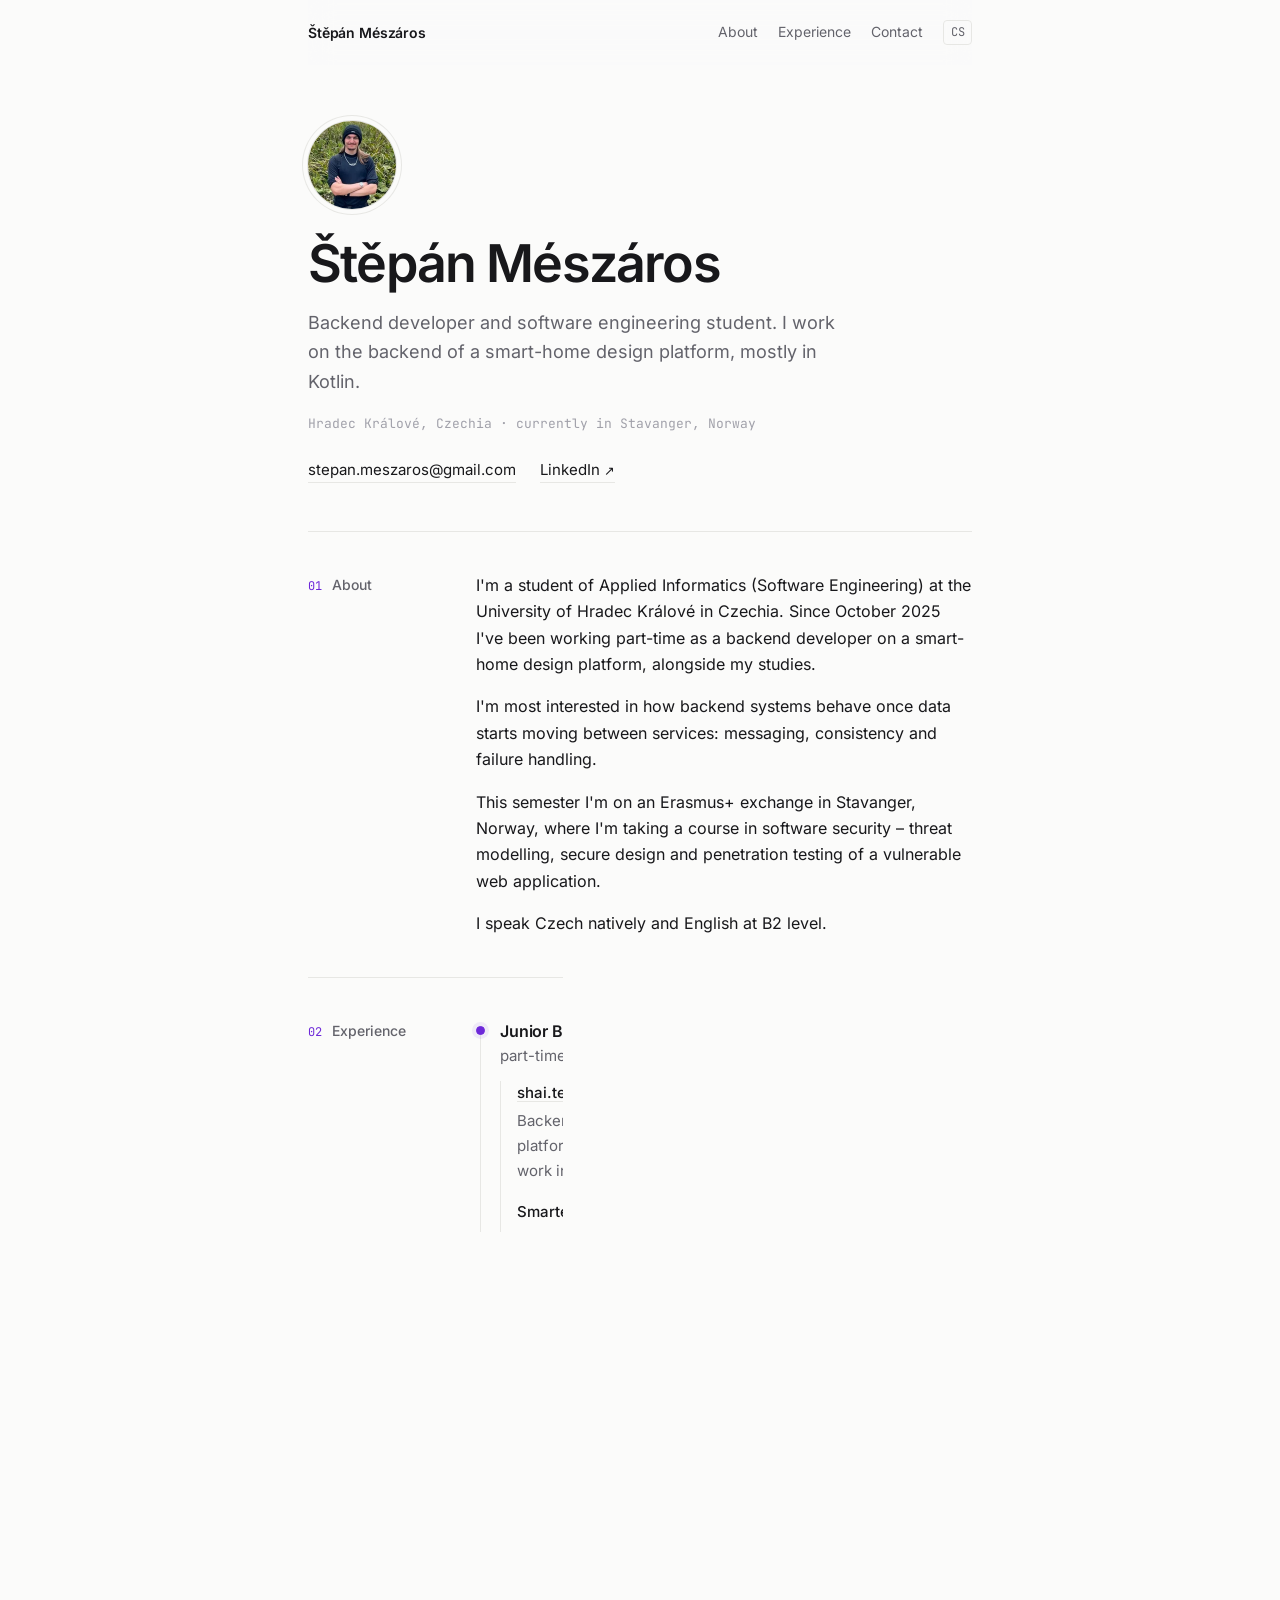
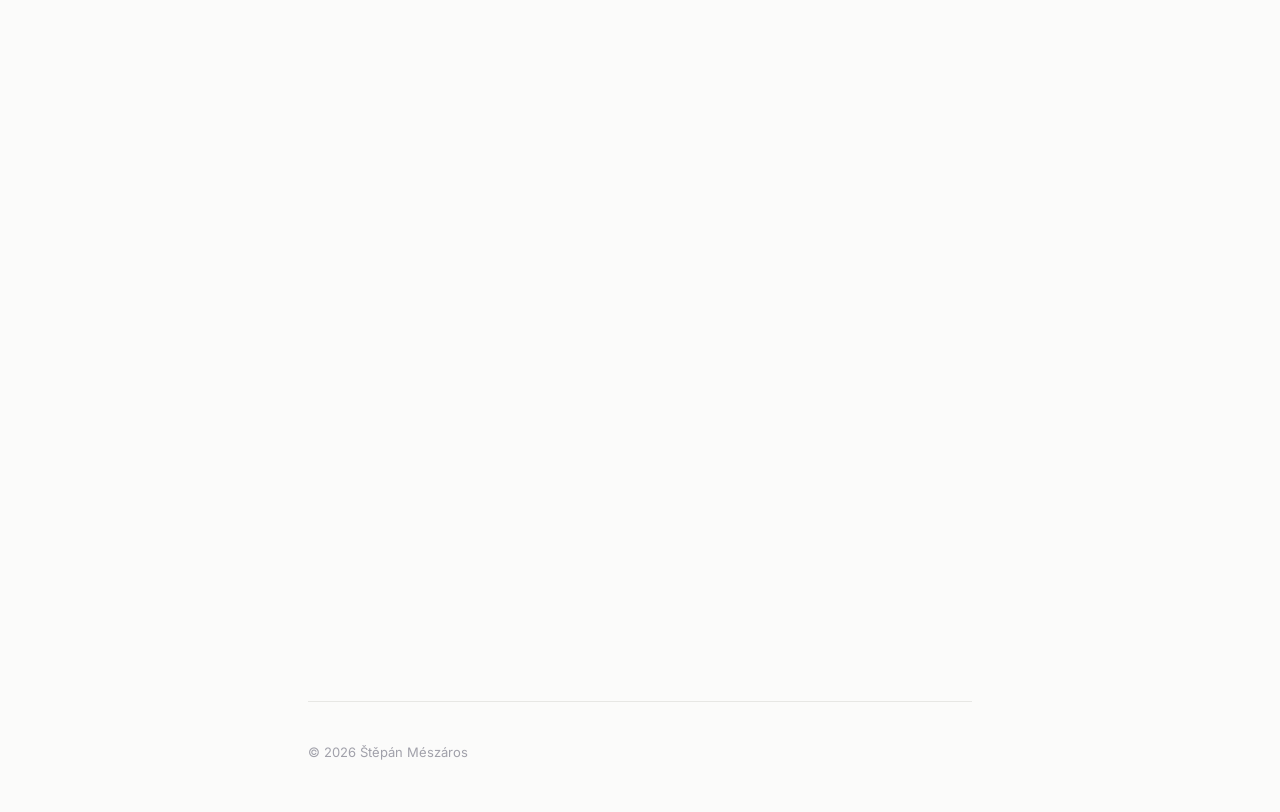
==== index.html @ 12271309 "Personal website" ====
<!DOCTYPE html>
<html lang="en">

<head>
    <meta charset="UTF-8">
    <meta name="viewport" content="width=device-width, initial-scale=1.0">
    <title>Štěpán Mészáros</title>
    <link rel="icon" href="data:image/svg+xml,%3Csvg xmlns=%27http://www.w3.org/2000/svg%27 viewBox=%270 0 64 64%27%3E%3Crect width=%2764%27 height=%2764%27 rx=%2716%27 fill=%27%236d28d9%27/%3E%3Ctext x=%2732%27 y=%2744%27 font-family=%27Inter,Arial,sans-serif%27 font-size=%2732%27 font-weight=%27600%27 fill=%27white%27 text-anchor=%27middle%27%3ESM%3C/text%3E%3C/svg%3E">
    <meta name="description" content="Štěpán Mészáros – backend developer (Kotlin) and software engineering student.">
    <meta property="og:type" content="website">
    <meta property="og:site_name" content="Štěpán Mészáros">
    <meta property="og:title" content="Štěpán Mészáros – Backend Developer">
    <meta property="og:description" content="Backend developer (Kotlin) and software engineering student from Hradec Králové, Czechia.">
    <meta property="og:locale" content="en_US">
    <meta property="og:locale:alternate" content="cs_CZ">
    <meta property="og:url" content="https://tang3n.github.io/portfolio/">
    <meta property="og:image" content="https://tang3n.github.io/portfolio/images/og.png">
    <meta property="og:image:width" content="1200">
    <meta property="og:image:height" content="630">
    <meta property="og:image:alt" content="Štěpán Mészáros – Backend developer">
    <meta name="twitter:card" content="summary_large_image">
    <link rel="alternate" hreflang="en" href="./">
    <link rel="alternate" hreflang="cs" href="cs/">
    <link rel="preload" href="fonts/inter-latin-wght-normal.woff2" as="font" type="font/woff2" crossorigin>
    <link rel="stylesheet" href="styles.css">
</head>

<body>
    <div class="wrap">

        <header class="site-header">
            <a class="home" href="#top">Štěpán Mészáros</a>
            <nav class="site-nav" aria-label="Main navigation">
                <a class="section-link" href="#about">About</a>
                <a class="section-link" href="#experience">Experience</a>
                <a class="section-link" href="#contact">Contact</a>
                <a class="lang" href="cs/" hreflang="cs" lang="cs">CS</a>
            </nav>
        </header>

        <main id="top">

            <section class="intro">
                <img class="portrait" src="images/portrait.webp" width="88" height="88" alt="Portrait of Štěpán Mészáros">
                <h1>Štěpán Mészáros</h1>
                <p class="lede">Backend developer and software engineering student. I work on the backend of
                    a smart-home design platform, mostly in Kotlin.</p>
                <p class="meta">Hradec Králové, Czechia · currently in Stavanger, Norway</p>
                <div class="links">
                    <a href="mailto:stepan.meszaros@gmail.com">stepan.meszaros@gmail.com</a>
                    <a href="https://www.linkedin.com/in/%C5%A1t%C4%9Bp%C3%A1n-m%C3%A9sz%C3%A1ros-2b60b124b/"
                        target="_blank" rel="noopener">LinkedIn <span class="ext" aria-hidden="true">↗</span></a>
                </div>
            </section>

            <section class="section" id="about">
                <h2>About</h2>
                <div>
                    <p>I'm a student of Applied Informatics (Software Engineering) at the University of Hradec
                        Králové in Czechia. Since October 2025 I've been working part-time as a backend developer
                        on a smart-home design platform, alongside my studies.</p>
                    <p>I'm most interested in how backend systems behave once data starts moving between
                        services: messaging, consistency and failure handling.</p>
                    <p>This semester I'm on an Erasmus+ exchange in Stavanger, Norway, where I'm taking a course
                        in software security – threat modelling, secure design and penetration testing of a
                        vulnerable web application.</p>
                    <p>I speak Czech natively and English at B2 level.</p>
                </div>
            </section>


            <section class="section" id="experience">
                <h2>Experience</h2>
                <div class="entries timeline">
                    <article class="entry">
                        <header>
                            <h3>Junior Backend Developer</h3>
                            <span class="when">Oct 2025 – now</span>
                        </header>
                        <p class="where">part-time · Brno, remote</p>
                        <ul class="roles">
                            <li>
                                <header>
                                    <h4><a href="https://shai.tech" target="_blank" rel="noopener">shai.tech</a></h4>
                                    <span class="when">Sep 2026 – now</span>
                                </header>
                                <p class="what">Backend development of SHAI Studio, a smart-home design platform:
                                    services, APIs and data processing. Code reviews and work in a product team.</p>
                            </li>
                            <li>
                                <header>
                                    <h4>Smarteon Systems s.r.o.</h4>
                                    <span class="when">Oct 2025 – now</span>
                                </header>
                                <p class="what">Backend development of smart-home software in the company's
                                    development team.</p>
                            </li>
                        </ul>
                    </article>
                    <article class="entry">
                        <header>
                            <h3>IT Helpdesk</h3>
                            <span class="when">2023 – 2024</span>
                        </header>
                        <p class="where">SŠ a VOŠ aplikované kybernetiky · part-time</p>
                        <p class="what">Technical support for students and teachers, hardware and software
                            troubleshooting.</p>
                    </article>
                </div>
            </section>

            <section class="section" id="education">
                <h2>Education</h2>
                <div class="entries timeline">
                    <article class="entry">
                        <header>
                            <h3>University of Hradec Králové</h3>
                            <span class="when">2025 – 2028</span>
                        </header>
                        <p class="where">Bachelor's, Applied Informatics (Software Engineering)</p>
                    </article>
                    <article class="entry">
                        <header>
                            <h3>University of Stavanger, Norway</h3>
                            <span class="when">Autumn 2026</span>
                        </header>
                        <p class="where">Erasmus+ exchange semester</p>
                    </article>
                    <article class="entry">
                        <header>
                            <h3>SŠ a VOŠ aplikované kybernetiky</h3>
                            <span class="when">2021 – 2025</span>
                        </header>
                        <p class="where">Secondary school, Computer Programming</p>
                    </article>
                </div>
            </section>

            <section class="section" id="certifications">
                <h2>Certificates</h2>
                <div class="entries">
                    <article class="entry">
                        <header>
                            <h3>Enterprise Networking, Security, and Automation</h3>
                        </header>
                        <p class="where">Cisco Networking Academy · CCNA curriculum course</p>
                    </article>
                    <article class="entry">
                        <header>
                            <h3>Linux Essentials</h3>
                        </header>
                        <p class="where">Cisco Networking Academy · course</p>
                    </article>
                </div>
            </section>

            <section class="section" id="skills">
                <h2>Skills</h2>
                <dl class="skills">
                    <dt>Languages</dt>
                    <dd>Kotlin, Python, TypeScript, SQL, C#</dd>
                    <dt>Backend</dt>
                    <dd>Ktor, PostgreSQL, Kafka, Docker, REST APIs</dd>
                    <dt>Tools &amp; other</dt>
                    <dd>React, Git, Linux, IntelliJ IDEA, Cisco networking</dd>
                </dl>
            </section>

            <section class="section" id="contact">
                <h2>Contact</h2>
                <div>
                    <p>The fastest way to reach me is by email.</p>
                    <p><a href="mailto:stepan.meszaros@gmail.com">stepan.meszaros@gmail.com</a></p>
                </div>
            </section>

        </main>

        <footer class="site-footer">
            <span>© 2026 Štěpán Mészáros</span>
        </footer>

    </div>
</body>

</html>
---- styles.css ----
/* Fonts (self-hosted, SIL OFL 1.1 – licences in /fonts) ---------------- */
@font-face {
    font-family: "Inter";
    font-style: normal;
    font-weight: 100 900;
    font-display: swap;
    src: url("fonts/inter-latin-wght-normal.woff2") format("woff2");
    unicode-range: U+0000-00FF, U+0131, U+0152-0153, U+02BB-02BC, U+02C6, U+02DA, U+02DC, U+0304, U+0308, U+0329, U+2000-206F, U+20AC, U+2122, U+2191, U+2193, U+2212, U+2215, U+FEFF, U+FFFD;
}

@font-face {
    font-family: "Inter";
    font-style: normal;
    font-weight: 100 900;
    font-display: swap;
    src: url("fonts/inter-latin-ext-wght-normal.woff2") format("woff2");
    unicode-range: U+0100-02BA, U+02BD-02C5, U+02C7-02CC, U+02CE-02D7, U+02DD-02FF, U+0304, U+0308, U+0329, U+1D00-1DBF, U+1E00-1E9F, U+1EF2-1EFF, U+2020, U+20A0-20AB, U+20AD-20C0, U+2113, U+2C60-2C7F, U+A720-A7FF;
}

@font-face {
    font-family: "JetBrains Mono";
    font-style: normal;
    font-weight: 400;
    font-display: swap;
    src: url("fonts/jetbrains-mono-latin-400-normal.woff2") format("woff2");
    unicode-range: U+0000-00FF, U+0131, U+0152-0153, U+02BB-02BC, U+02C6, U+02DA, U+02DC, U+0304, U+0308, U+0329, U+2000-206F, U+20AC, U+2122, U+2191, U+2193, U+2212, U+2215, U+FEFF, U+FFFD;
}

@font-face {
    font-family: "JetBrains Mono";
    font-style: normal;
    font-weight: 400;
    font-display: swap;
    src: url("fonts/jetbrains-mono-latin-ext-400-normal.woff2") format("woff2");
    unicode-range: U+0100-02BA, U+02BD-02C5, U+02C7-02CC, U+02CE-02D7, U+02DD-02FF, U+0304, U+0308, U+0329, U+1D00-1DBF, U+1E00-1E9F, U+1EF2-1EFF, U+2020, U+20A0-20AB, U+20AD-20C0, U+2113, U+2C60-2C7F, U+A720-A7FF;
}

/* Tokens ---------------------------------------------------------------- */
:root {
    --bg: #fbfbfa;
    --bg-blur: rgb(251 251 250 / 0.8);
    --text: #18181b;
    --muted: #63636b;
    --faint: #a1a1aa;
    --rule: #e7e7e4;
    --accent: #6d28d9;
    --accent-soft: rgb(109 40 217 / 0.08);

    --font-sans: "Inter", system-ui, -apple-system, "Segoe UI", sans-serif;
    --font-mono: "JetBrains Mono", ui-monospace, "SFMono-Regular", monospace;

    --measure: 44rem;
    --gutter: 1.25rem;
    --ease: cubic-bezier(0.2, 0.7, 0.2, 1);

    color-scheme: light;
}

@media (prefers-color-scheme: dark) {
    :root {
        --bg: #111113;
        --bg-blur: rgb(17 17 19 / 0.8);
        --text: #ececee;
        --muted: #a0a0a8;
        --faint: #6b6b74;
        --rule: #26262b;
        --accent: #b49cfc;
        --accent-soft: rgb(180 156 252 / 0.1);

        color-scheme: dark;
    }
}

/* Base ------------------------------------------------------------------ */
*,
*::before,
*::after {
    box-sizing: border-box;
}

* {
    margin: 0;
}

html {
    -webkit-text-size-adjust: 100%;
    scroll-behavior: smooth;
    scroll-padding-top: 5rem;
}

body {
    background: var(--bg);
    color: var(--text);
    font-family: var(--font-sans);
    font-size: 1rem;
    line-height: 1.65;
    font-feature-settings: "ss01", "cv11";
    -webkit-font-smoothing: antialiased;
    counter-reset: section;
}

img {
    display: block;
    max-width: 100%;
}

ul {
    list-style: none;
    padding: 0;
}

/* Links: a thin underline that fills in with the accent colour on hover */
a {
    color: inherit;
    text-decoration: none;
    background-image: linear-gradient(var(--accent), var(--accent)), linear-gradient(var(--rule), var(--rule));
    background-size: 0% 1px, 100% 1px;
    background-position: 0 100%, 0 100%;
    background-repeat: no-repeat;
    transition: background-size 0.35s var(--ease), color 0.2s;
}

a:hover {
    color: var(--accent);
    background-size: 100% 1px, 100% 1px;
}

.ext {
    display: inline-block;
    font-size: 0.85em;
    transition: transform 0.2s var(--ease);
}

a:hover .ext {
    transform: translate(2px, -2px);
}

:focus-visible {
    outline: 2px solid var(--accent);
    outline-offset: 3px;
    border-radius: 2px;
}

::selection {
    background: var(--accent);
    color: var(--bg);
}

/* Layout ---------------------------------------------------------------- */
.wrap {
    max-width: var(--measure);
    margin-inline: auto;
    padding-inline: var(--gutter);
}

.site-header {
    position: sticky;
    top: 0;
    z-index: 10;
    display: flex;
    justify-content: space-between;
    align-items: center;
    padding-block: 1.25rem;
    font-size: 0.875rem;
    background: var(--bg-blur);
    backdrop-filter: blur(12px);
    -webkit-backdrop-filter: blur(12px);
}

.site-header a {
    background-image: none;
}

.site-header .home {
    font-weight: 600;
    letter-spacing: -0.01em;
}

.site-nav {
    display: flex;
    gap: 1.25rem;
    color: var(--muted);
}

.lang {
    font-family: var(--font-mono);
    font-size: 0.75rem;
    padding: 0.1rem 0.4rem;
    border: 1px solid var(--rule);
    border-radius: 4px;
}

.lang:hover {
    border-color: var(--accent);
}

@media (max-width: 40rem) {
    .site-nav .section-link {
        display: none;
    }
}

/* Intro ----------------------------------------------------------------- */
.intro {
    padding-block: 3.5rem 3rem;
}

.portrait {
    width: 5.5rem;
    height: 5.5rem;
    border-radius: 50%;
    object-fit: cover;
    margin-bottom: 1.75rem;
    box-shadow: 0 0 0 1px var(--rule), 0 0 0 5px var(--bg), 0 0 0 6px var(--rule);
}

.intro h1 {
    font-size: clamp(2.25rem, 7vw, 3.25rem);
    font-weight: 600;
    letter-spacing: -0.035em;
    line-height: 1.05;
}

.intro .lede {
    margin-top: 1rem;
    max-width: 34rem;
    font-size: 1.125rem;
    color: var(--muted);
}

.intro .meta {
    margin-top: 1rem;
    font-family: var(--font-mono);
    font-size: 0.8125rem;
    color: var(--faint);
}

.intro .links {
    display: flex;
    flex-wrap: wrap;
    gap: 0.5rem 1.5rem;
    margin-top: 1.5rem;
    font-size: 0.9375rem;
}

/* Sections -------------------------------------------------------------- */
.section {
    display: grid;
    grid-template-columns: 9rem 1fr;
    gap: 1.5rem;
    padding-block: 2.5rem;
    border-top: 1px solid var(--rule);
}

.section > h2 {
    counter-increment: section;
    font-size: 0.875rem;
    font-weight: 500;
    color: var(--muted);
    line-height: 1.9;
}

.section > h2::before {
    content: counter(section, decimal-leading-zero);
    margin-right: 0.6rem;
    font-family: var(--font-mono);
    font-size: 0.75rem;
    color: var(--accent);
}

.section p + p {
    margin-top: 1rem;
}

@media (max-width: 40rem) {
    .section {
        grid-template-columns: 1fr;
        gap: 1rem;
    }
}

/* Entries (experience, education, certifications) ----------------------- */
.entries {
    display: grid;
    gap: 2rem;
}

.entry header {
    display: flex;
    flex-wrap: wrap;
    justify-content: space-between;
    align-items: baseline;
    gap: 0 1rem;
}

.entry h3 {
    font-size: 1rem;
    font-weight: 600;
    letter-spacing: -0.01em;
}

.entry .when {
    font-family: var(--font-mono);
    font-size: 0.75rem;
    color: var(--faint);
    white-space: nowrap;
}

.entry .where {
    color: var(--muted);
    font-size: 0.9375rem;
}

.entry .what {
    margin-top: 0.5rem;
    font-size: 0.9375rem;
}

/* Timeline: a hairline on the left with a dot per entry */
.timeline {
    position: relative;
    padding-left: 1.5rem;
}

.timeline::before {
    content: "";
    position: absolute;
    top: 0.6rem;
    bottom: 0.6rem;
    left: 0.25rem;
    width: 1px;
    background: var(--rule);
}

.timeline .entry {
    position: relative;
}

.timeline .entry::before {
    content: "";
    position: absolute;
    top: 0.5rem;
    left: -1.5rem;
    width: 0.5625rem;
    height: 0.5625rem;
    border-radius: 50%;
    background: var(--bg);
    border: 1px solid var(--faint);
    transition: border-color 0.2s, background 0.2s;
}

.timeline .entry:first-child::before {
    background: var(--accent);
    border-color: var(--accent);
    box-shadow: 0 0 0 4px var(--accent-soft);
}

.timeline .entry:hover::before {
    border-color: var(--accent);
}

/* Roles: several affiliations grouped under one position ---------------- */
.roles {
    display: grid;
    gap: 1rem;
    margin-top: 0.75rem;
    padding-left: 1rem;
    border-left: 1px solid var(--rule);
}

.roles header {
    display: flex;
    flex-wrap: wrap;
    justify-content: space-between;
    align-items: baseline;
    gap: 0 1rem;
}

.roles h4 {
    font-size: 0.9375rem;
    font-weight: 500;
}

.roles .what {
    margin-top: 0.25rem;
    color: var(--muted);
}

/* Skills ---------------------------------------------------------------- */
.skills {
    display: grid;
    grid-template-columns: 8rem 1fr;
    gap: 0.75rem 1rem;
    font-size: 0.9375rem;
}

.skills dt {
    color: var(--muted);
}

@media (max-width: 40rem) {
    .skills {
        grid-template-columns: 1fr;
        gap: 0.125rem;
    }

    .skills dd + dt {
        margin-top: 0.75rem;
    }
}

/* Footer ---------------------------------------------------------------- */
.site-footer {
    display: flex;
    flex-wrap: wrap;
    justify-content: space-between;
    gap: 0.5rem 1rem;
    padding-block: 2.5rem 3rem;
    border-top: 1px solid var(--rule);
    font-size: 0.8125rem;
    color: var(--faint);
}

/* Entrance: content rises in gently, one block after another */
@keyframes rise {
    from {
        opacity: 0;
        transform: translateY(8px);
    }

    to {
        opacity: 1;
        transform: none;
    }
}

.intro > *,
.section {
    animation: rise 0.6s var(--ease) both;
}

.intro > :nth-child(2) { animation-delay: 0.05s; }
.intro > :nth-child(3) { animation-delay: 0.1s; }
.intro > :nth-child(4) { animation-delay: 0.15s; }
.intro > :nth-child(5) { animation-delay: 0.2s; }
.intro > :nth-child(6) { animation-delay: 0.25s; }
.section { animation-delay: 0.3s; }

@media (prefers-reduced-motion: reduce) {
    html {
        scroll-behavior: auto;
    }

    *,
    *::before,
    *::after {
        animation: none !important;
        transition: none !important;
    }
}

/* Print: the page doubles as a one-page CV via Ctrl+P ------------------- */
@media print {
    @page {
        size: A4;
        margin: 14mm 16mm;
    }

    :root {
        --bg: #fff;
        --text: #000;
        --muted: #444;
        --faint: #666;
        --rule: #ccc;
        --accent: #000;
        color-scheme: light;
    }

    html {
        font-size: 9.5pt;
    }

    body {
        line-height: 1.45;
    }

    .wrap {
        max-width: none;
        padding: 0;
    }

    .site-header,
    .site-footer,
    #contact {
        display: none;
    }

    .intro,
    .intro > *,
    .section {
        animation: none !important;
    }

    .intro {
        padding-block: 0 1.25rem;
        display: grid;
        grid-template-columns: auto 1fr;
        column-gap: 1.25rem;
        align-items: center;
    }

    .portrait {
        grid-row: span 4;
        width: 4.5rem;
        height: 4.5rem;
        margin: 0;
        box-shadow: none;
    }

    .intro h1 {
        font-size: 2rem;
    }

    .intro .lede {
        margin-top: 0.25rem;
        font-size: 1rem;
        max-width: none;
    }

    .intro .meta,
    .intro .links {
        margin-top: 0.25rem;
    }

    .ext {
        display: none;
    }

    a {
        background-image: none;
    }

    .section {
        grid-template-columns: 7.5rem 1fr;
        gap: 1rem;
        padding-block: 0.9rem;
        break-inside: avoid;
    }

    .section > h2::before {
        content: none;
    }

    .entries {
        gap: 0.7rem;
    }

    .entry {
        break-inside: avoid;
    }

    .timeline .entry::before {
        box-shadow: none;
    }
}
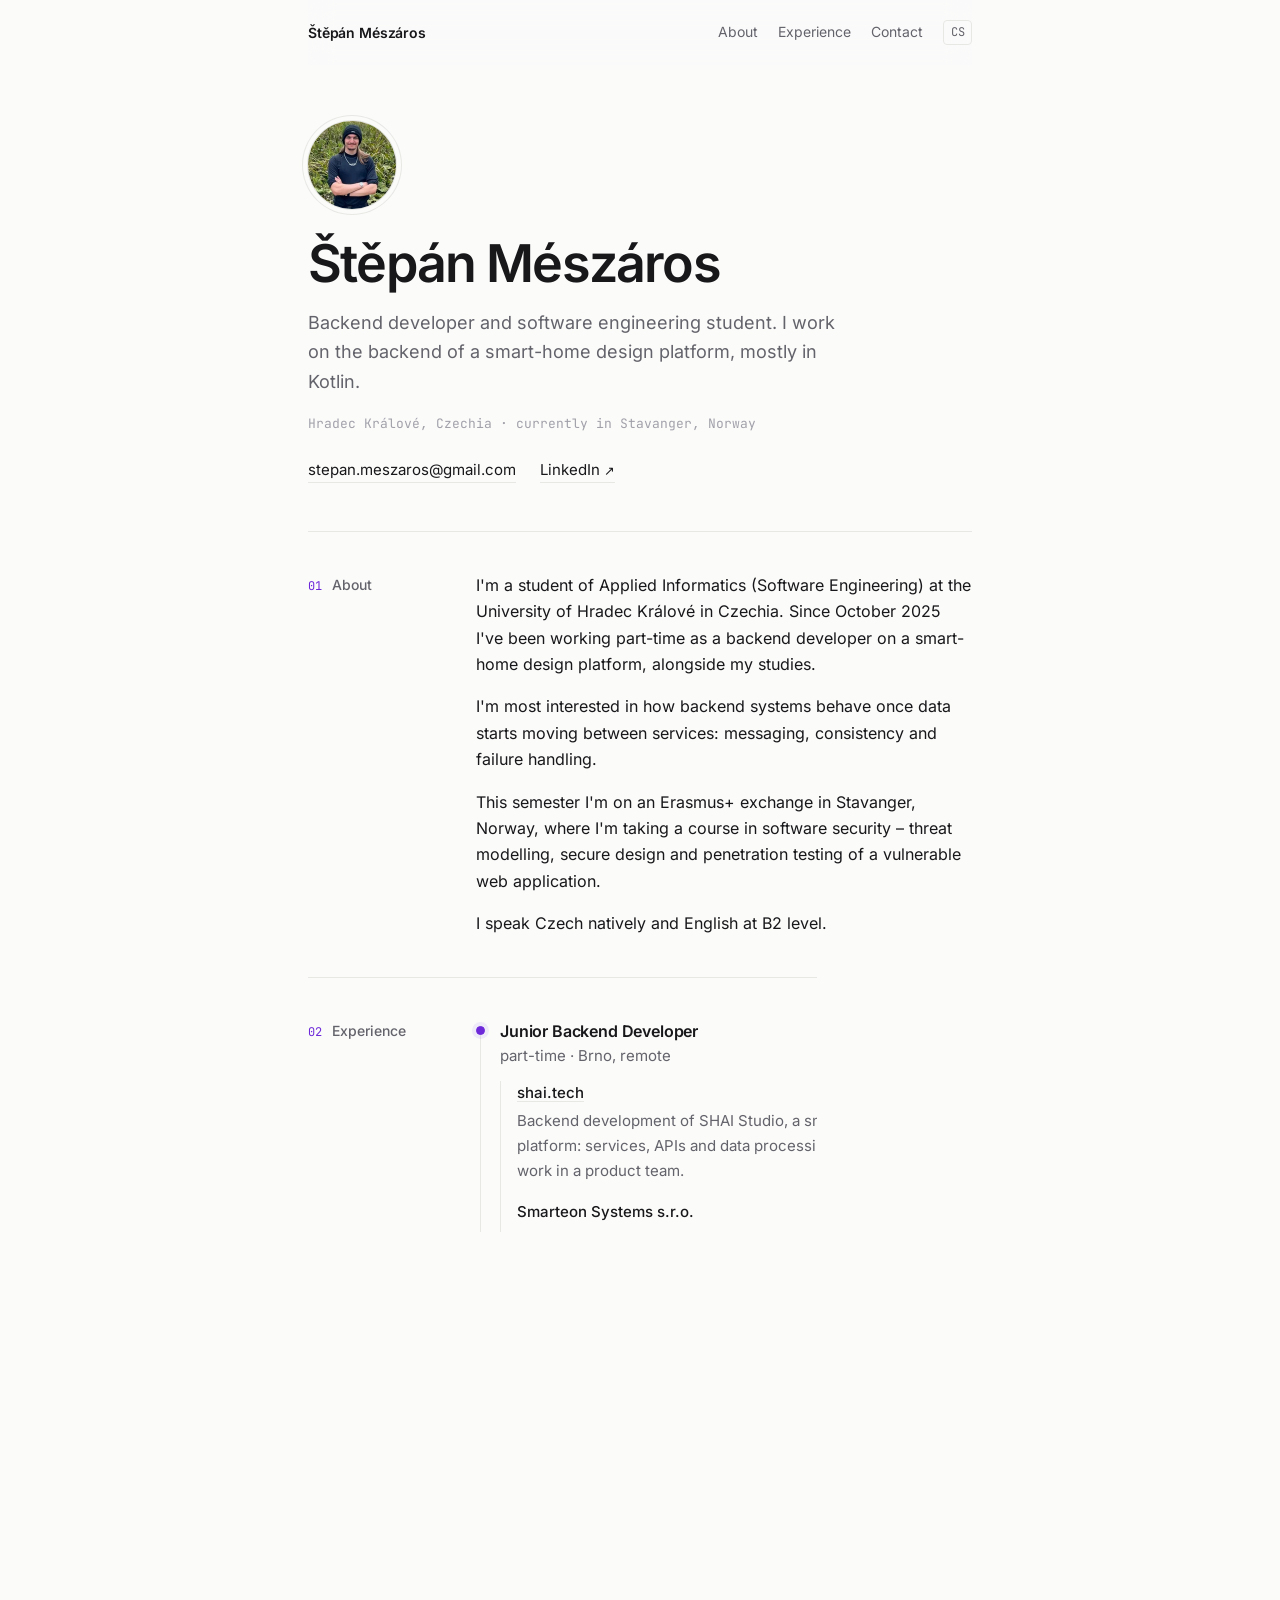
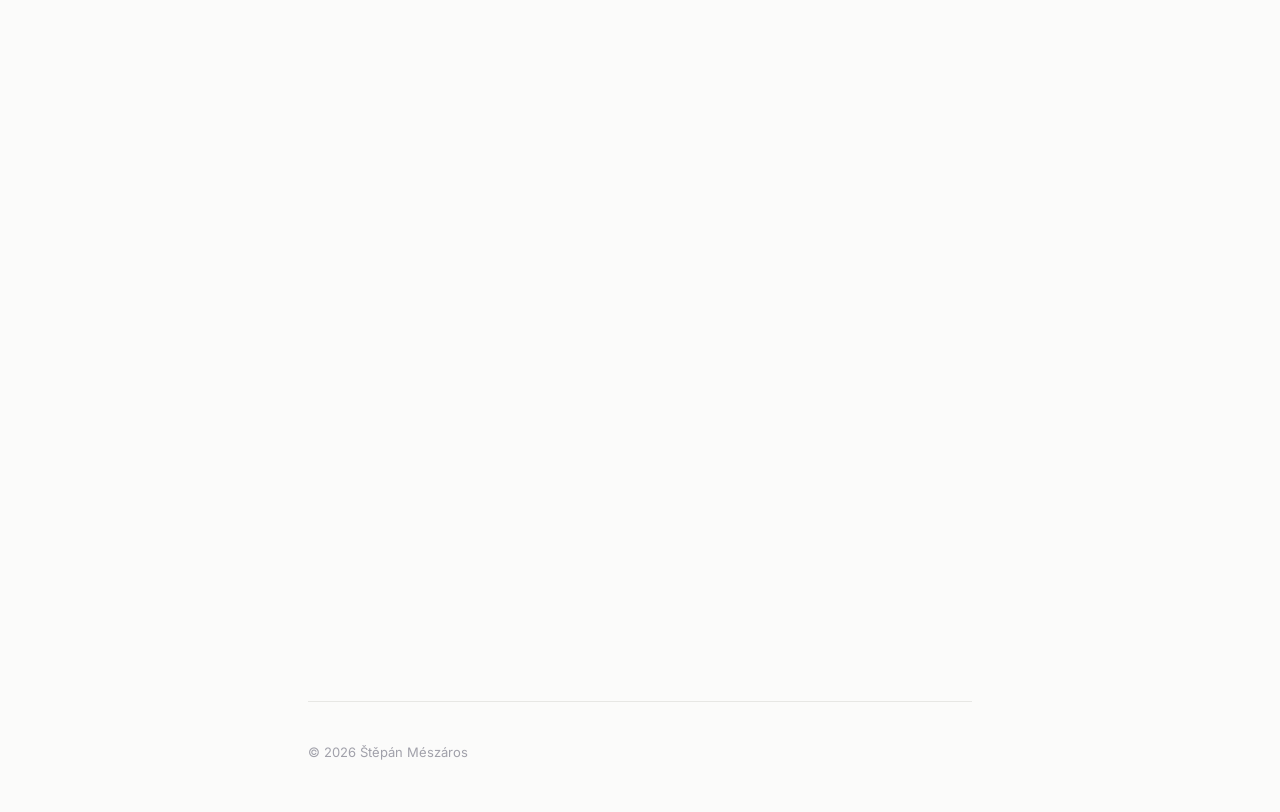
==== commit bd5ad7f9: "Improve SEO: canonical, hreflang, structured data, sitemap" ====
--- a/index.html
+++ b/index.html
@@ -4,7 +4,7 @@
 <head>
     <meta charset="UTF-8">
     <meta name="viewport" content="width=device-width, initial-scale=1.0">
-    <title>Štěpán Mészáros</title>
+    <title>Štěpán Mészáros – Backend Developer</title>
     <link rel="icon" href="data:image/svg+xml,%3Csvg xmlns=%27http://www.w3.org/2000/svg%27 viewBox=%270 0 64 64%27%3E%3Crect width=%2764%27 height=%2764%27 rx=%2716%27 fill=%27%236d28d9%27/%3E%3Ctext x=%2732%27 y=%2744%27 font-family=%27Inter,Arial,sans-serif%27 font-size=%2732%27 font-weight=%27600%27 fill=%27white%27 text-anchor=%27middle%27%3ESM%3C/text%3E%3C/svg%3E">
     <meta name="description" content="Štěpán Mészáros – backend developer (Kotlin) and software engineering student.">
     <meta property="og:type" content="website">
@@ -19,10 +19,64 @@
     <meta property="og:image:height" content="630">
     <meta property="og:image:alt" content="Štěpán Mészáros – Backend developer">
     <meta name="twitter:card" content="summary_large_image">
-    <link rel="alternate" hreflang="en" href="./">
-    <link rel="alternate" hreflang="cs" href="cs/">
+    <link rel="canonical" href="https://tang3n.github.io/portfolio/">
+    <link rel="alternate" hreflang="en" href="https://tang3n.github.io/portfolio/">
+    <link rel="alternate" hreflang="cs" href="https://tang3n.github.io/portfolio/cs/">
+    <link rel="alternate" hreflang="x-default" href="https://tang3n.github.io/portfolio/">
     <link rel="preload" href="fonts/inter-latin-wght-normal.woff2" as="font" type="font/woff2" crossorigin>
     <link rel="stylesheet" href="styles.css">
+    <script type="application/ld+json">
+{
+        "@context": "https://schema.org",
+        "@type": "Person",
+        "name": "Štěpán Mészáros",
+        "alternateName": "Stepan Meszaros",
+        "url": "https://tang3n.github.io/portfolio/",
+        "image": "https://tang3n.github.io/portfolio/images/portrait.webp",
+        "jobTitle": "Backend Developer",
+        "worksFor": {
+            "@type": "Organization",
+            "name": "Smarteon Systems s.r.o."
+        },
+        "affiliation": [
+            {
+                "@type": "CollegeOrUniversity",
+                "name": "University of Hradec Králové"
+            },
+            {
+                "@type": "CollegeOrUniversity",
+                "name": "University of Stavanger"
+            }
+        ],
+        "alumniOf": {
+            "@type": "EducationalOrganization",
+            "name": "SŠ a VOŠ aplikované kybernetiky"
+        },
+        "homeLocation": {
+            "@type": "Place",
+            "name": "Hradec Králové, Czechia"
+        },
+        "knowsAbout": [
+            "Kotlin",
+            "Ktor",
+            "Python",
+            "TypeScript",
+            "PostgreSQL",
+            "Apache Kafka",
+            "Docker",
+            "Backend development",
+            "Software security"
+        ],
+        "knowsLanguage": [
+            "cs",
+            "en"
+        ],
+        "sameAs": [
+            "https://www.linkedin.com/in/%C5%A1t%C4%9Bp%C3%A1n-m%C3%A9sz%C3%A1ros-2b60b124b/",
+            "https://github.com/Tang3n"
+        ]
+    }
+    </script>
 </head>
 
 <body>
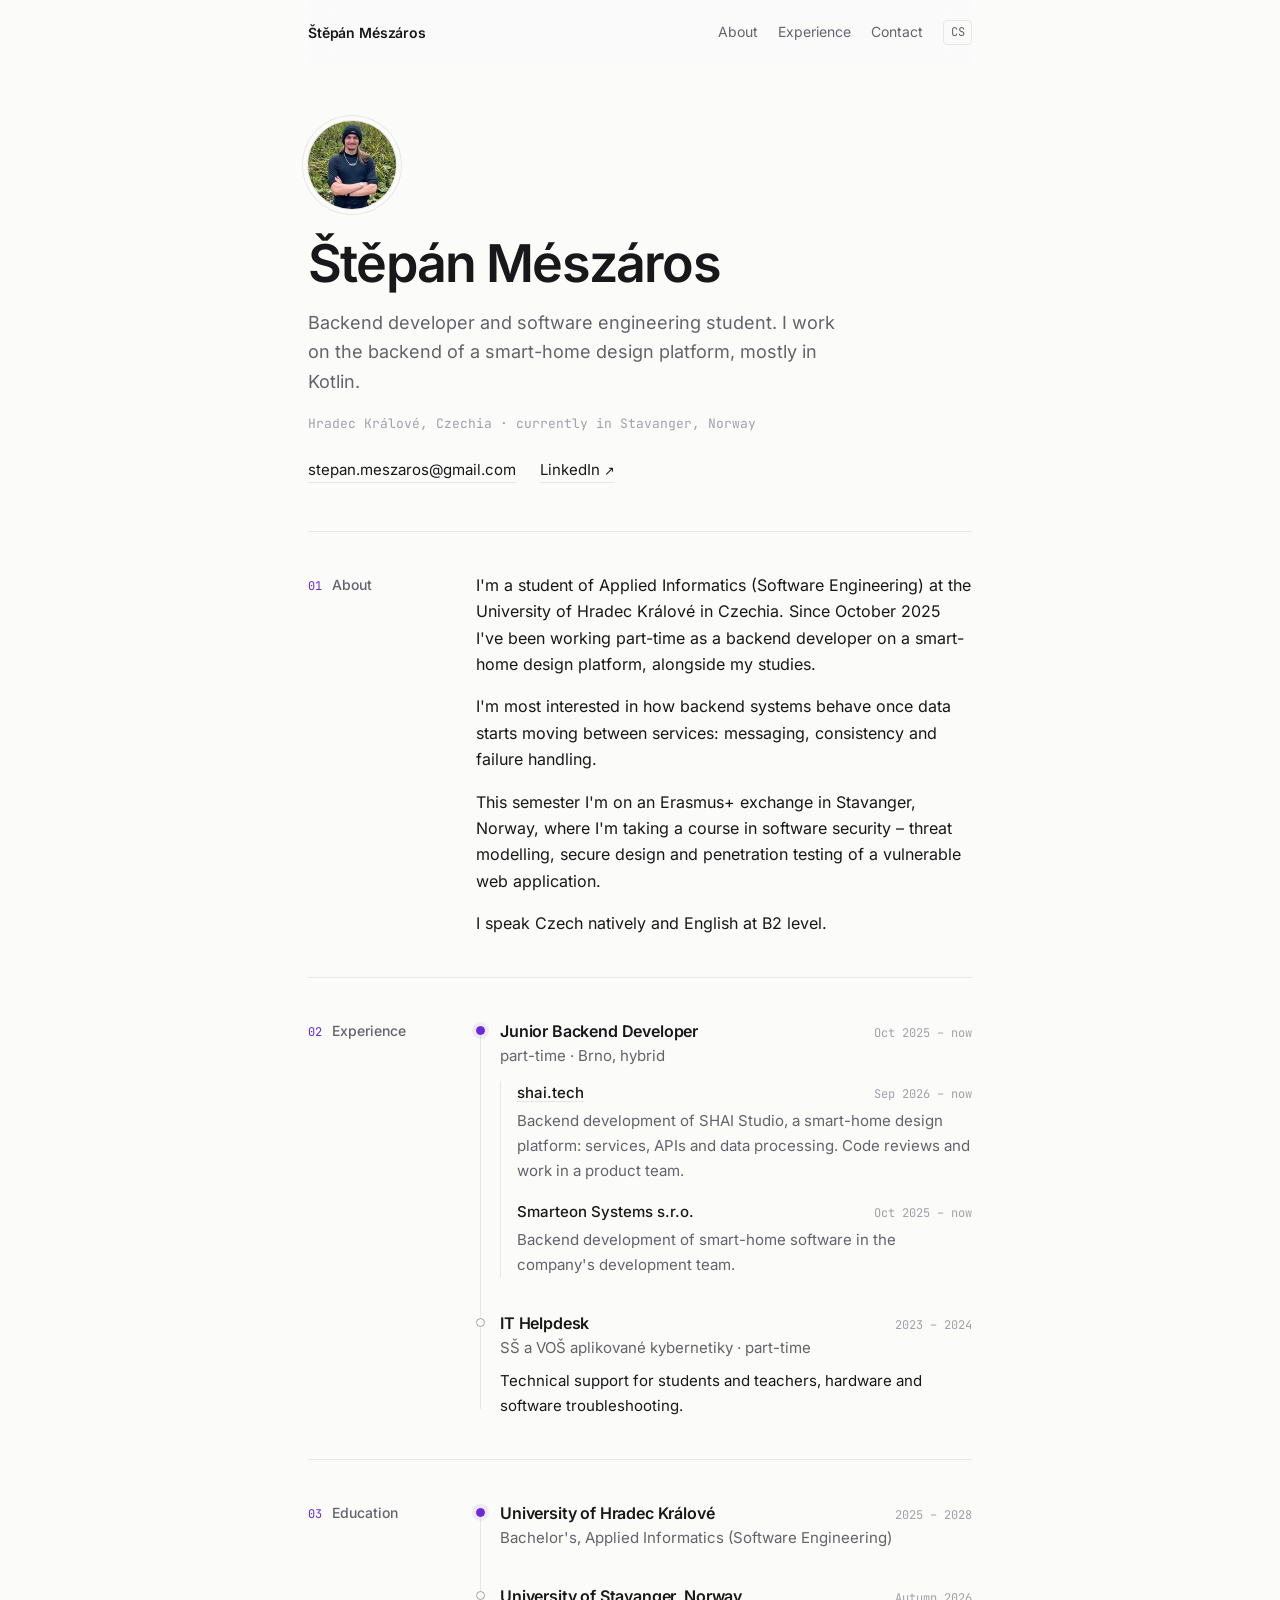
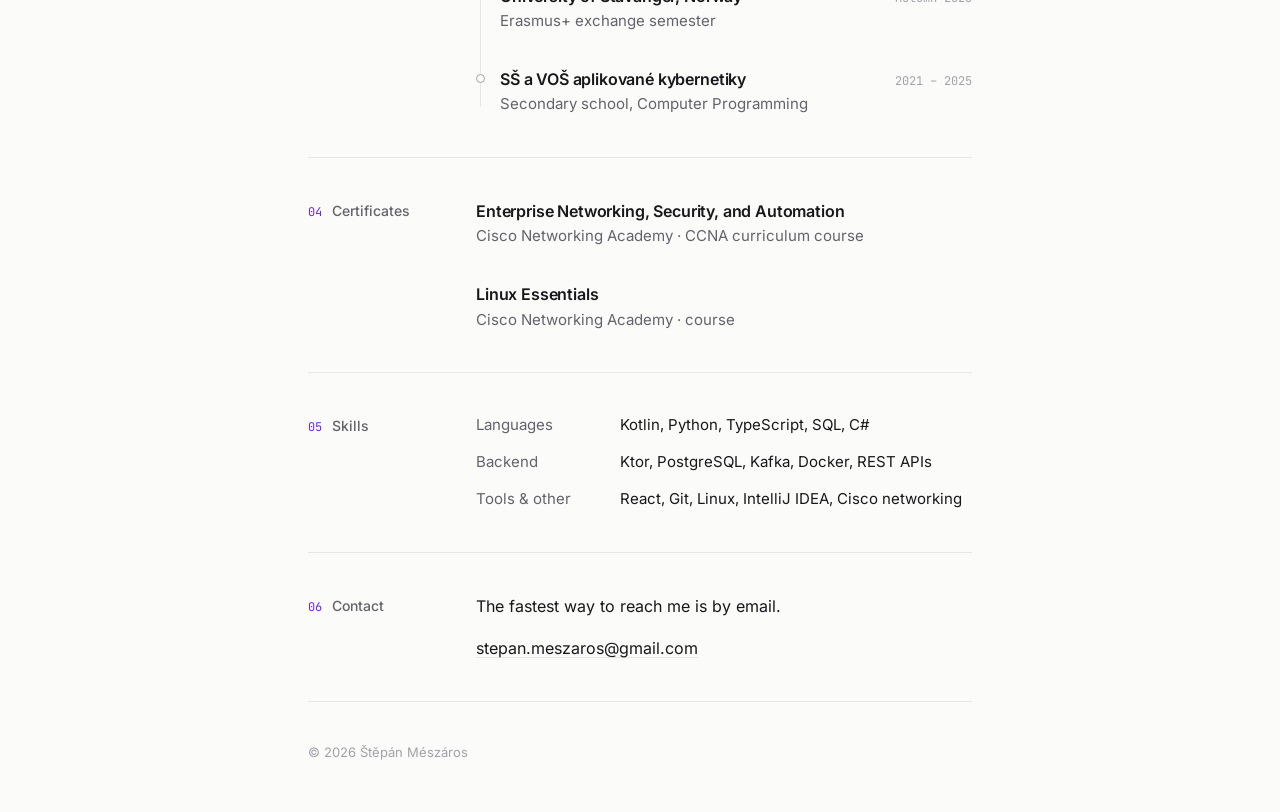
==== commit f845d8c1: "Work mode: hybrid" ====
--- a/index.html
+++ b/index.html
@@ -131,7 +131,7 @@
                             <h3>Junior Backend Developer</h3>
                             <span class="when">Oct 2025 – now</span>
                         </header>
-                        <p class="where">part-time · Brno, remote</p>
+                        <p class="where">part-time · Brno, hybrid</p>
                         <ul class="roles">
                             <li>
                                 <header>
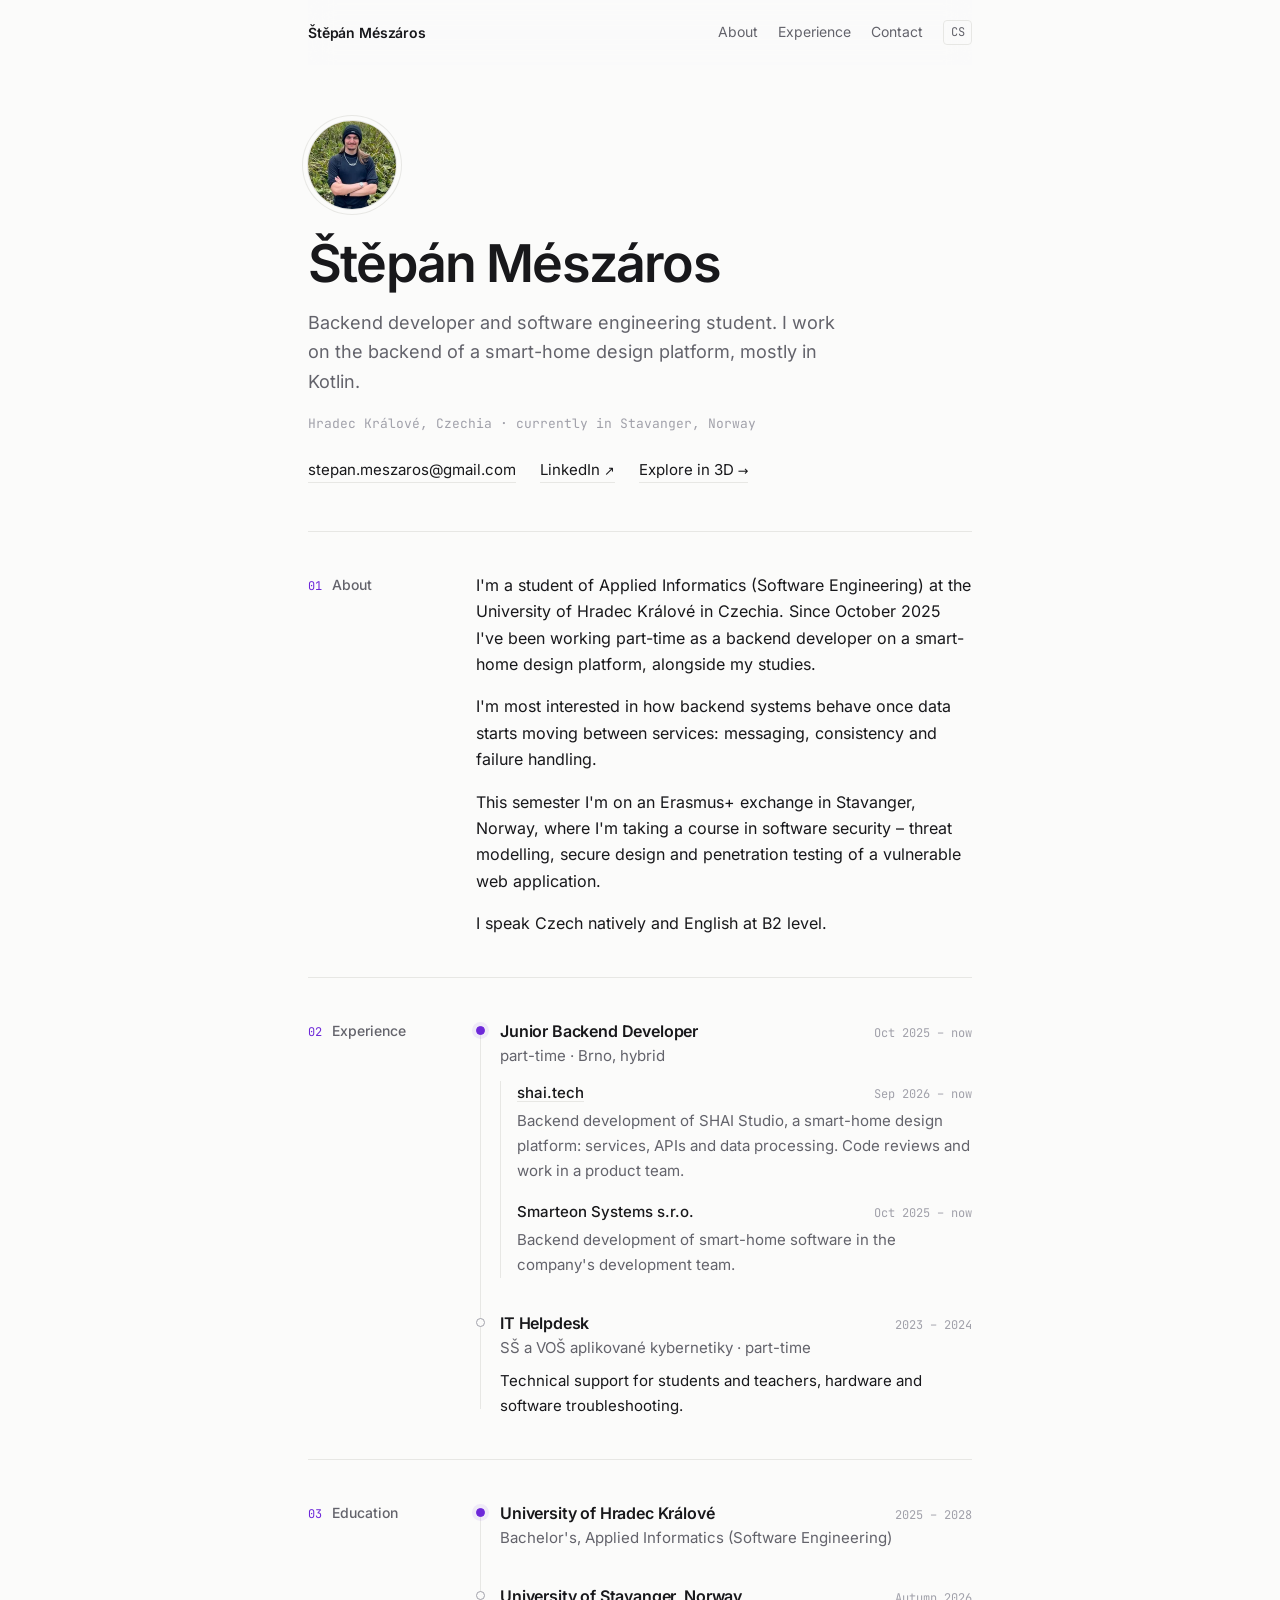
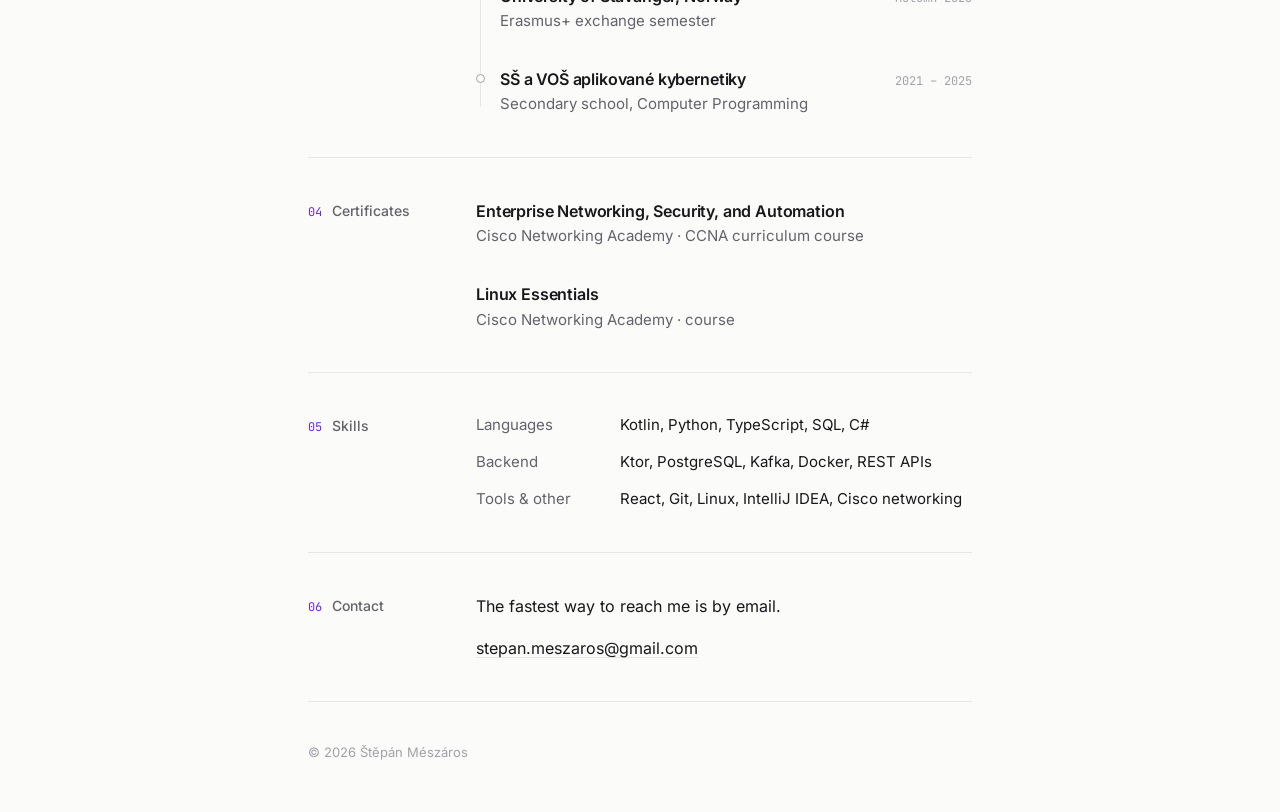
==== commit 2b857cc2: "Add interactive 3D version of the portfolio Sail a boat around a low-poly fjord; each island opens o" ====
--- a/index.html
+++ b/index.html
@@ -104,6 +104,7 @@
                     <a href="mailto:stepan.meszaros@gmail.com">stepan.meszaros@gmail.com</a>
                     <a href="https://www.linkedin.com/in/%C5%A1t%C4%9Bp%C3%A1n-m%C3%A9sz%C3%A1ros-2b60b124b/"
                         target="_blank" rel="noopener">LinkedIn <span class="ext" aria-hidden="true">↗</span></a>
+                    <a href="world/">Explore in 3D <span class="ext" aria-hidden="true">→</span></a>
                 </div>
             </section>
 
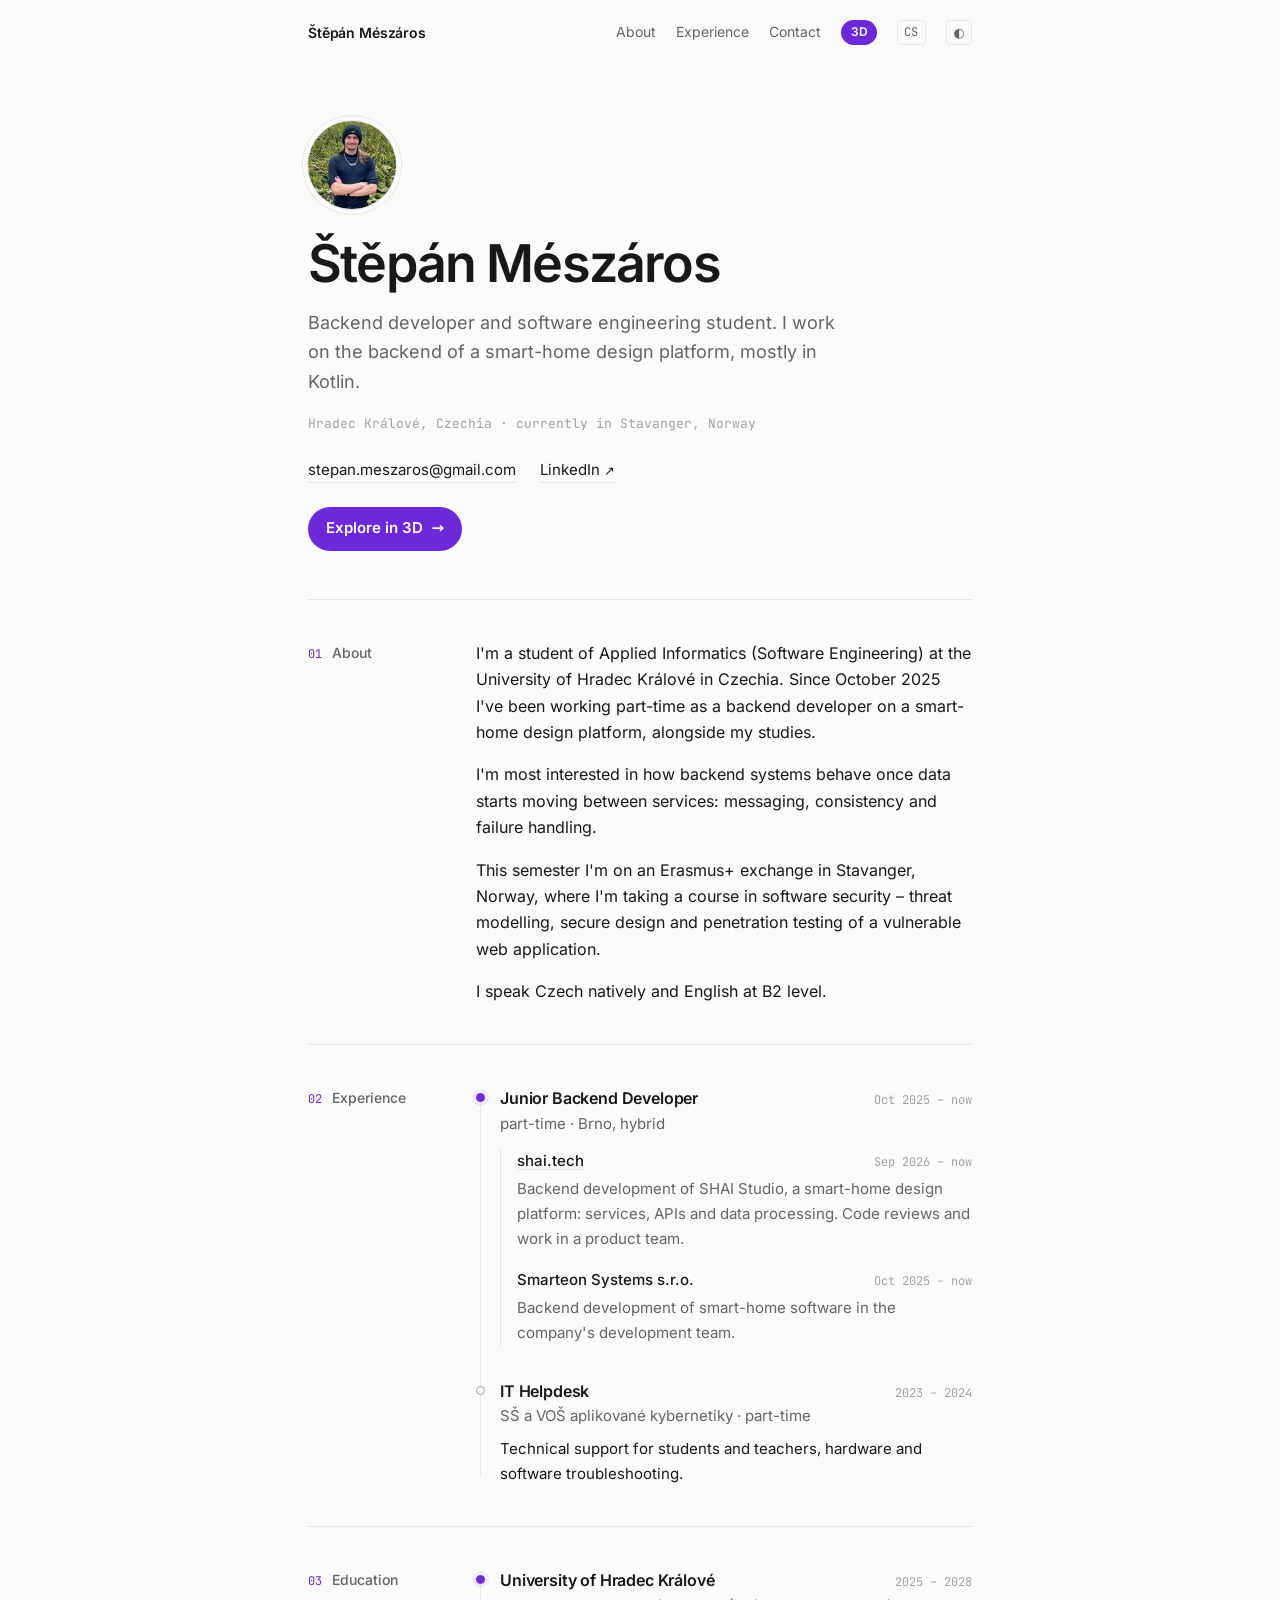
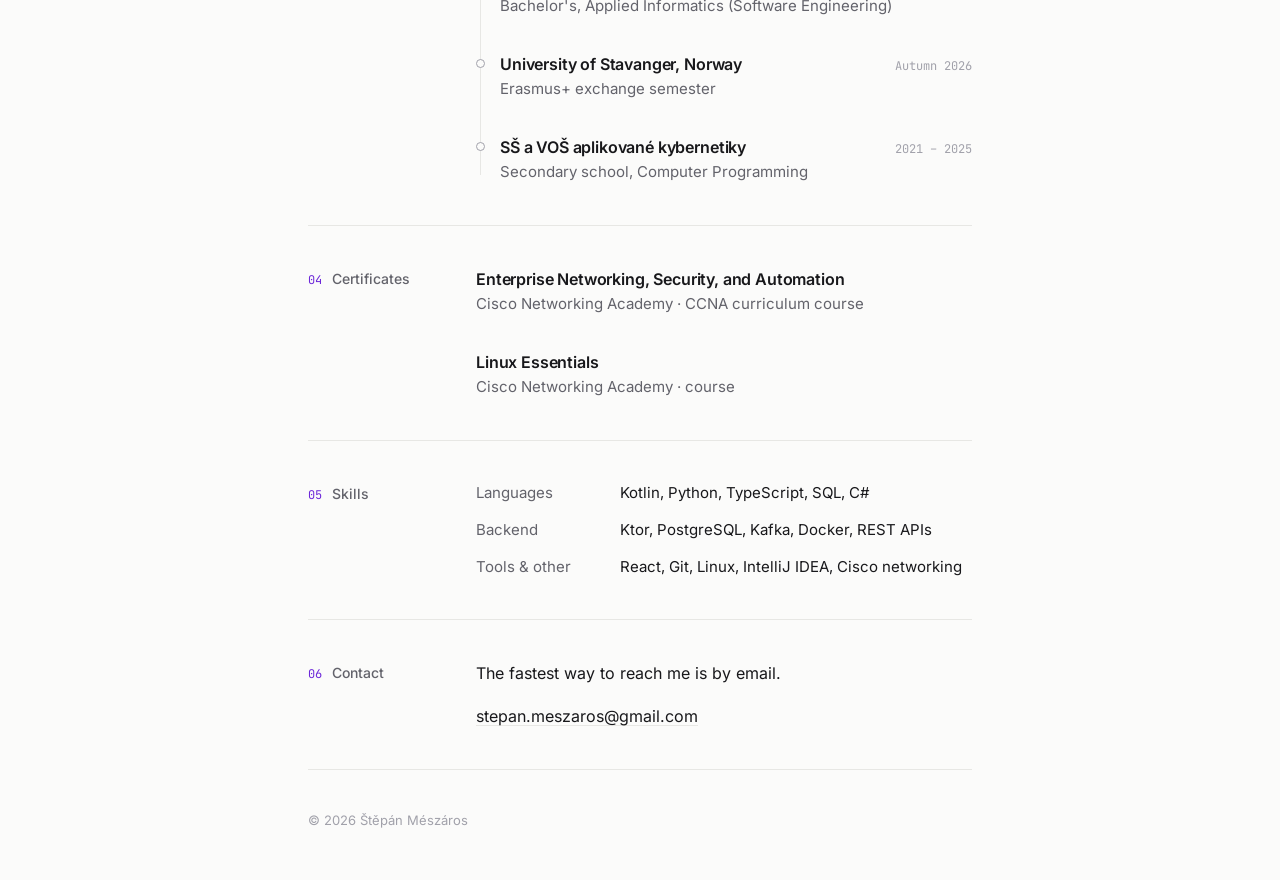
==== commit a444729b: "Add theme switch and a prominent link to the 3D version Theme follows the system by default; the hea" ====
--- a/index.html
+++ b/index.html
@@ -24,7 +24,10 @@
     <link rel="alternate" hreflang="cs" href="https://tang3n.github.io/portfolio/cs/">
     <link rel="alternate" hreflang="x-default" href="https://tang3n.github.io/portfolio/">
     <link rel="preload" href="fonts/inter-latin-wght-normal.woff2" as="font" type="font/woff2" crossorigin>
+    <!-- Apply a saved theme before the stylesheet paints (no flash) -->
+    <script>try { var t = localStorage.getItem("theme"); if (t === "light" || t === "dark") document.documentElement.dataset.theme = t; } catch (e) {}</script>
     <link rel="stylesheet" href="styles.css">
+    <script src="theme.js" defer></script>
     <script type="application/ld+json">
 {
         "@context": "https://schema.org",
@@ -88,7 +91,9 @@
                 <a class="section-link" href="#about">About</a>
                 <a class="section-link" href="#experience">Experience</a>
                 <a class="section-link" href="#contact">Contact</a>
+                <a class="world-link" href="world/">3D</a>
                 <a class="lang" href="cs/" hreflang="cs" lang="cs">CS</a>
+                <button class="theme" id="theme" type="button" data-labels='{"system":"Theme: system","light":"Theme: light","dark":"Theme: dark"}' hidden></button>
             </nav>
         </header>
 
@@ -104,8 +109,8 @@
                     <a href="mailto:stepan.meszaros@gmail.com">stepan.meszaros@gmail.com</a>
                     <a href="https://www.linkedin.com/in/%C5%A1t%C4%9Bp%C3%A1n-m%C3%A9sz%C3%A1ros-2b60b124b/"
                         target="_blank" rel="noopener">LinkedIn <span class="ext" aria-hidden="true">↗</span></a>
-                    <a href="world/">Explore in 3D <span class="ext" aria-hidden="true">→</span></a>
-                </div>
+                </div>
+                <p class="cta-row"><a class="cta" href="world/">Explore in 3D <span aria-hidden="true">→</span></a></p>
             </section>
 
             <section class="section" id="about">
--- a/styles.css
+++ b/styles.css
@@ -56,8 +56,10 @@
     color-scheme: light;
 }
 
+/* Dark theme: follows the system unless the visitor picked a theme with the
+   switch in the header (data-theme on <html>, see theme.js). */
 @media (prefers-color-scheme: dark) {
-    :root {
+    :root:not([data-theme="light"]) {
         --bg: #111113;
         --bg-blur: rgb(17 17 19 / 0.8);
         --text: #ececee;
@@ -69,6 +71,19 @@
 
         color-scheme: dark;
     }
+}
+
+:root[data-theme="dark"] {
+    --bg: #111113;
+    --bg-blur: rgb(17 17 19 / 0.8);
+    --text: #ececee;
+    --muted: #a0a0a8;
+    --faint: #6b6b74;
+    --rule: #26262b;
+    --accent: #b49cfc;
+    --accent-soft: rgb(180 156 252 / 0.1);
+
+    color-scheme: dark;
 }
 
 /* Base ------------------------------------------------------------------ */
@@ -194,6 +209,60 @@
     border-color: var(--accent);
 }
 
+.theme {
+    font: inherit;
+    font-size: 0.8125rem;
+    line-height: 1.4;
+    font-variant-emoji: text;
+    color: inherit;
+    background: none;
+    padding: 0 0.4rem;
+    border: 1px solid var(--rule);
+    border-radius: 4px;
+    cursor: pointer;
+}
+
+.theme:hover {
+    border-color: var(--accent);
+    color: var(--accent);
+}
+
+/* Link to the 3D version: filled pill so it stands out from text links */
+.world-link,
+.cta {
+    background: var(--accent);
+    color: var(--bg);
+    border-radius: 999px;
+    font-weight: 600;
+    transition: filter 0.2s, transform 0.2s var(--ease);
+}
+
+.world-link:hover,
+.cta:hover {
+    color: var(--bg);
+    filter: brightness(1.12);
+}
+
+.world-link {
+    font-size: 0.75rem;
+    padding: 0.1rem 0.6rem;
+}
+
+.cta-row {
+    margin-top: 1.5rem;
+}
+
+.cta {
+    display: inline-flex;
+    gap: 0.5rem;
+    padding: 0.6rem 1.15rem;
+    font-size: 0.9375rem;
+}
+
+.cta:hover {
+    transform: translateY(-1px);
+}
+
 @media (max-width: 40rem) {
     .site-nav .section-link {
         display: none;
@@ -466,7 +535,7 @@
         margin: 14mm 16mm;
     }
 
-    :root {
+    :root:root {
         --bg: #fff;
         --text: #000;
         --muted: #444;
@@ -491,6 +560,7 @@
 
     .site-header,
     .site-footer,
+    .cta-row,
     #contact {
         display: none;
     }
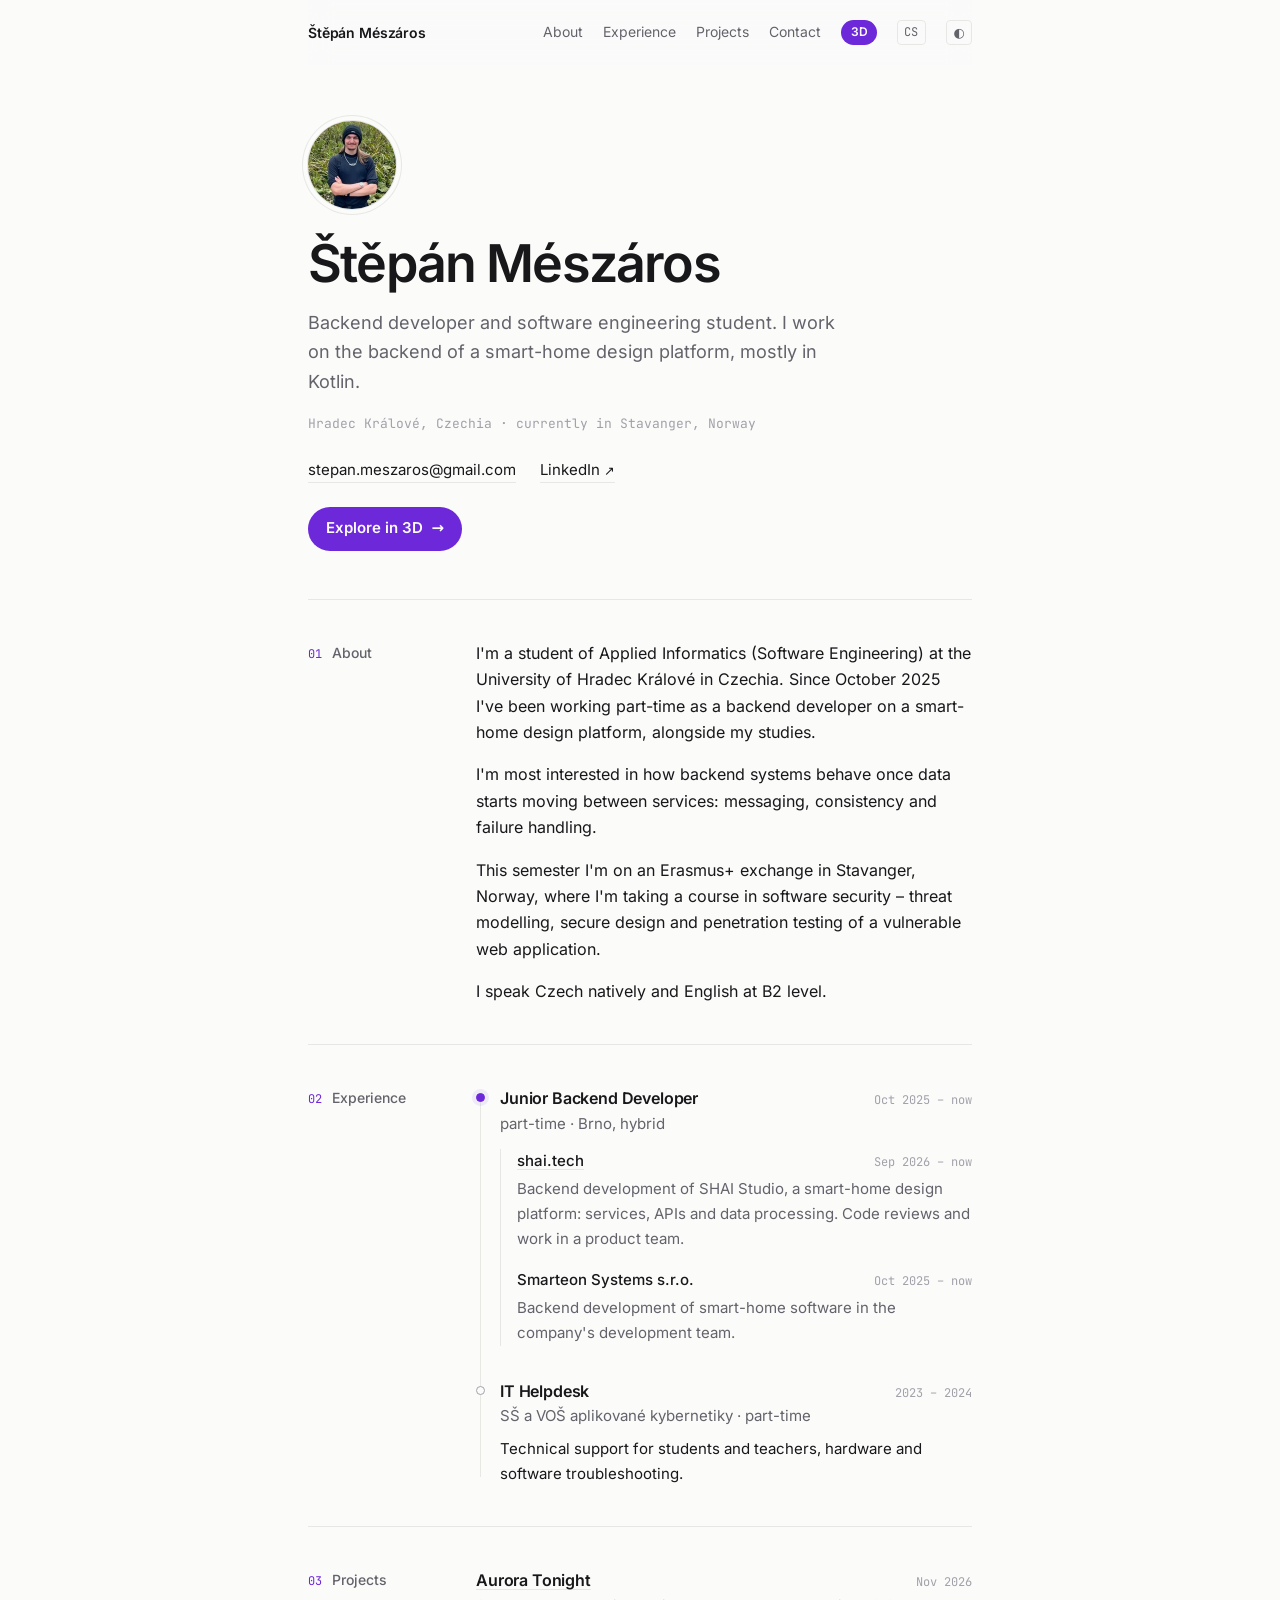
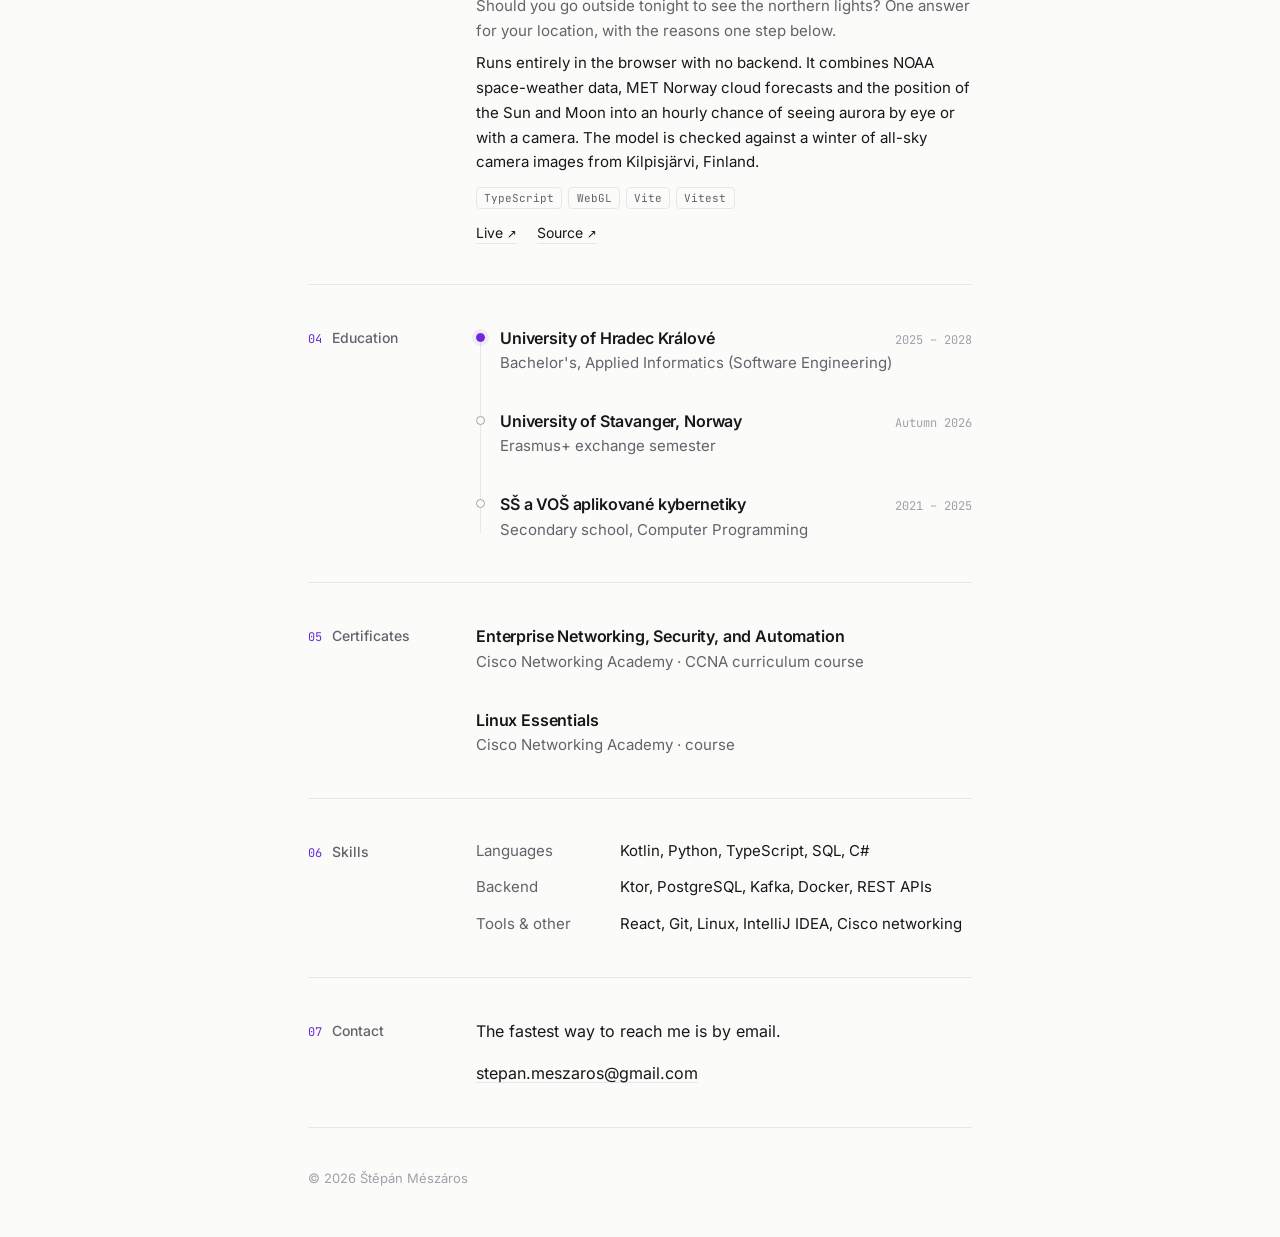
==== commit bd35b343: "Add Projects section with Aurora Tonight Classic page: new Projects section between Experience and E" ====
--- a/index.html
+++ b/index.html
@@ -90,6 +90,7 @@
             <nav class="site-nav" aria-label="Main navigation">
                 <a class="section-link" href="#about">About</a>
                 <a class="section-link" href="#experience">Experience</a>
+                <a class="section-link" href="#projects">Projects</a>
                 <a class="section-link" href="#contact">Contact</a>
                 <a class="world-link" href="world/">3D</a>
                 <a class="lang" href="cs/" hreflang="cs" lang="cs">CS</a>
@@ -169,6 +170,30 @@
                 </div>
             </section>
 
+            <section class="section" id="projects">
+                <h2>Projects</h2>
+                <div class="entries">
+                    <article class="entry project">
+                        <header>
+                            <h3><a href="https://tang3n.github.io/aurora-tonight/" target="_blank" rel="noopener">Aurora Tonight</a></h3>
+                            <span class="when">Nov 2026</span>
+                        </header>
+                        <p class="where">Should you go outside tonight to see the northern lights? One answer for your location, with the reasons one step below.</p>
+                        <p class="what">Runs entirely in the browser with no backend. It combines NOAA space-weather data, MET Norway cloud forecasts and the position of the Sun and Moon into an hourly chance of seeing aurora by eye or with a camera. The model is checked against a winter of all-sky camera images from Kilpisjärvi, Finland.</p>
+                        <ul class="tags" aria-label="Tech">
+                            <li>TypeScript</li>
+                            <li>WebGL</li>
+                            <li>Vite</li>
+                            <li>Vitest</li>
+                        </ul>
+                        <p class="project-links">
+                            <a href="https://tang3n.github.io/aurora-tonight/" target="_blank" rel="noopener">Live <span class="ext" aria-hidden="true">↗</span></a>
+                            <a href="https://github.com/Tang3n/aurora-tonight" target="_blank" rel="noopener">Source <span class="ext" aria-hidden="true">↗</span></a>
+                        </p>
+                    </article>
+                </div>
+            </section>
+
             <section class="section" id="education">
                 <h2>Education</h2>
                 <div class="entries timeline">
--- a/styles.css
+++ b/styles.css
@@ -633,3 +633,27 @@
         box-shadow: none;
     }
 }
+
+/* Projects -------------------------------------------------------------- */
+.tags {
+    display: flex;
+    flex-wrap: wrap;
+    gap: 0.375rem;
+    margin-top: 0.75rem;
+}
+
+.tags li {
+    font-family: var(--font-mono);
+    font-size: 0.6875rem;
+    color: var(--muted);
+    padding: 0.05rem 0.45rem;
+    border: 1px solid var(--rule);
+    border-radius: 4px;
+}
+
+.project-links {
+    display: flex;
+    gap: 1.25rem;
+    margin-top: 0.75rem;
+    font-size: 0.875rem;
+}
